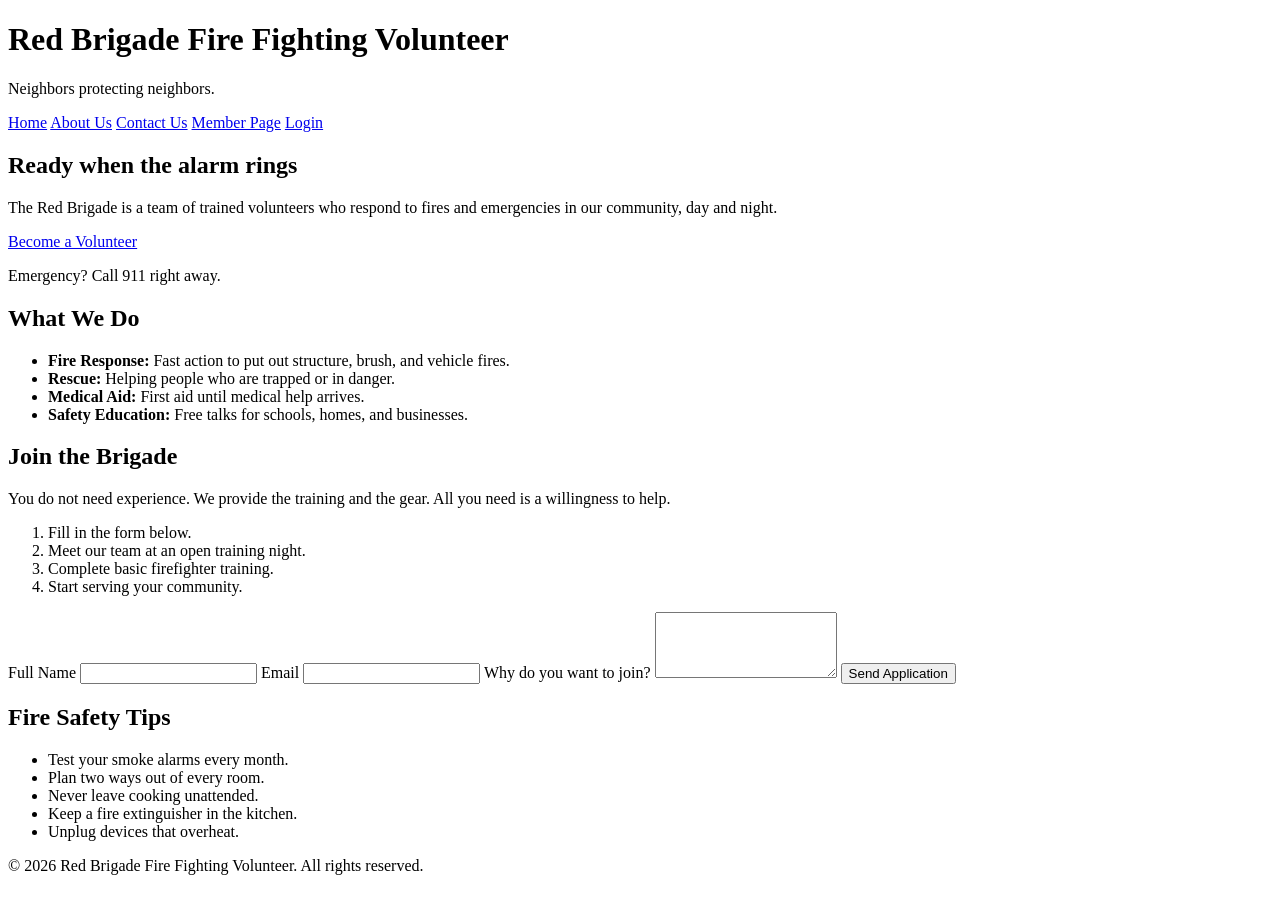
==== index.html @ a977b8b0 "initial commits, feel free to edit it" ====
<!DOCTYPE html>
<html lang="en">
<head>
  <meta charset="UTF-8">
  <meta name="viewport" content="width=device-width, initial-scale=1.0">
  <title>Red Brigade Fire Fighting Volunteer</title>
</head>
<body>

  <header>
    <h1>Red Brigade Fire Fighting Volunteer</h1>
    <p>Neighbors protecting neighbors.</p>
    <nav>
      <a href="index.html">Home</a>
      <a href="about.html">About Us</a>
      <a href="contact.html">Contact Us</a>
      <a href="member.html">Member Page</a>
      <a href="login.html">Login</a>
    </nav>
  </header>

  <main>

    <section id="hero">
      <h2>Ready when the alarm rings</h2>
      <p>The Red Brigade is a team of trained volunteers who respond to fires and emergencies in our community, day and night.</p>
      <a href="#join">Become a Volunteer</a>
      <p>Emergency? Call 911 right away.</p>
    </section>

    <section id="services">
      <h2>What We Do</h2>
      <ul>
        <li><strong>Fire Response:</strong> Fast action to put out structure, brush, and vehicle fires.</li>
        <li><strong>Rescue:</strong> Helping people who are trapped or in danger.</li>
        <li><strong>Medical Aid:</strong> First aid until medical help arrives.</li>
        <li><strong>Safety Education:</strong> Free talks for schools, homes, and businesses.</li>
      </ul>
    </section>

    <section id="join">
      <h2>Join the Brigade</h2>
      <p>You do not need experience. We provide the training and the gear. All you need is a willingness to help.</p>
      <ol>
        <li>Fill in the form below.</li>
        <li>Meet our team at an open training night.</li>
        <li>Complete basic firefighter training.</li>
        <li>Start serving your community.</li>
      </ol>
      <form action="#" method="post">
        <label for="name">Full Name</label>
        <input type="text" id="name" name="name" required>

        <label for="email">Email</label>
        <input type="email" id="email" name="email" required>

        <label for="message">Why do you want to join?</label>
        <textarea id="message" name="message" rows="4"></textarea>

        <button type="submit">Send Application</button>
      </form>
    </section>

    <section id="safety">
      <h2>Fire Safety Tips</h2>
      <ul>
        <li>Test your smoke alarms every month.</li>
        <li>Plan two ways out of every room.</li>
        <li>Never leave cooking unattended.</li>
        <li>Keep a fire extinguisher in the kitchen.</li>
        <li>Unplug devices that overheat.</li>
      </ul>
    </section>

  </main>

  <footer>
    <p>&copy; 2026 Red Brigade Fire Fighting Volunteer. All rights reserved.</p>
  </footer>

</body>
</html>
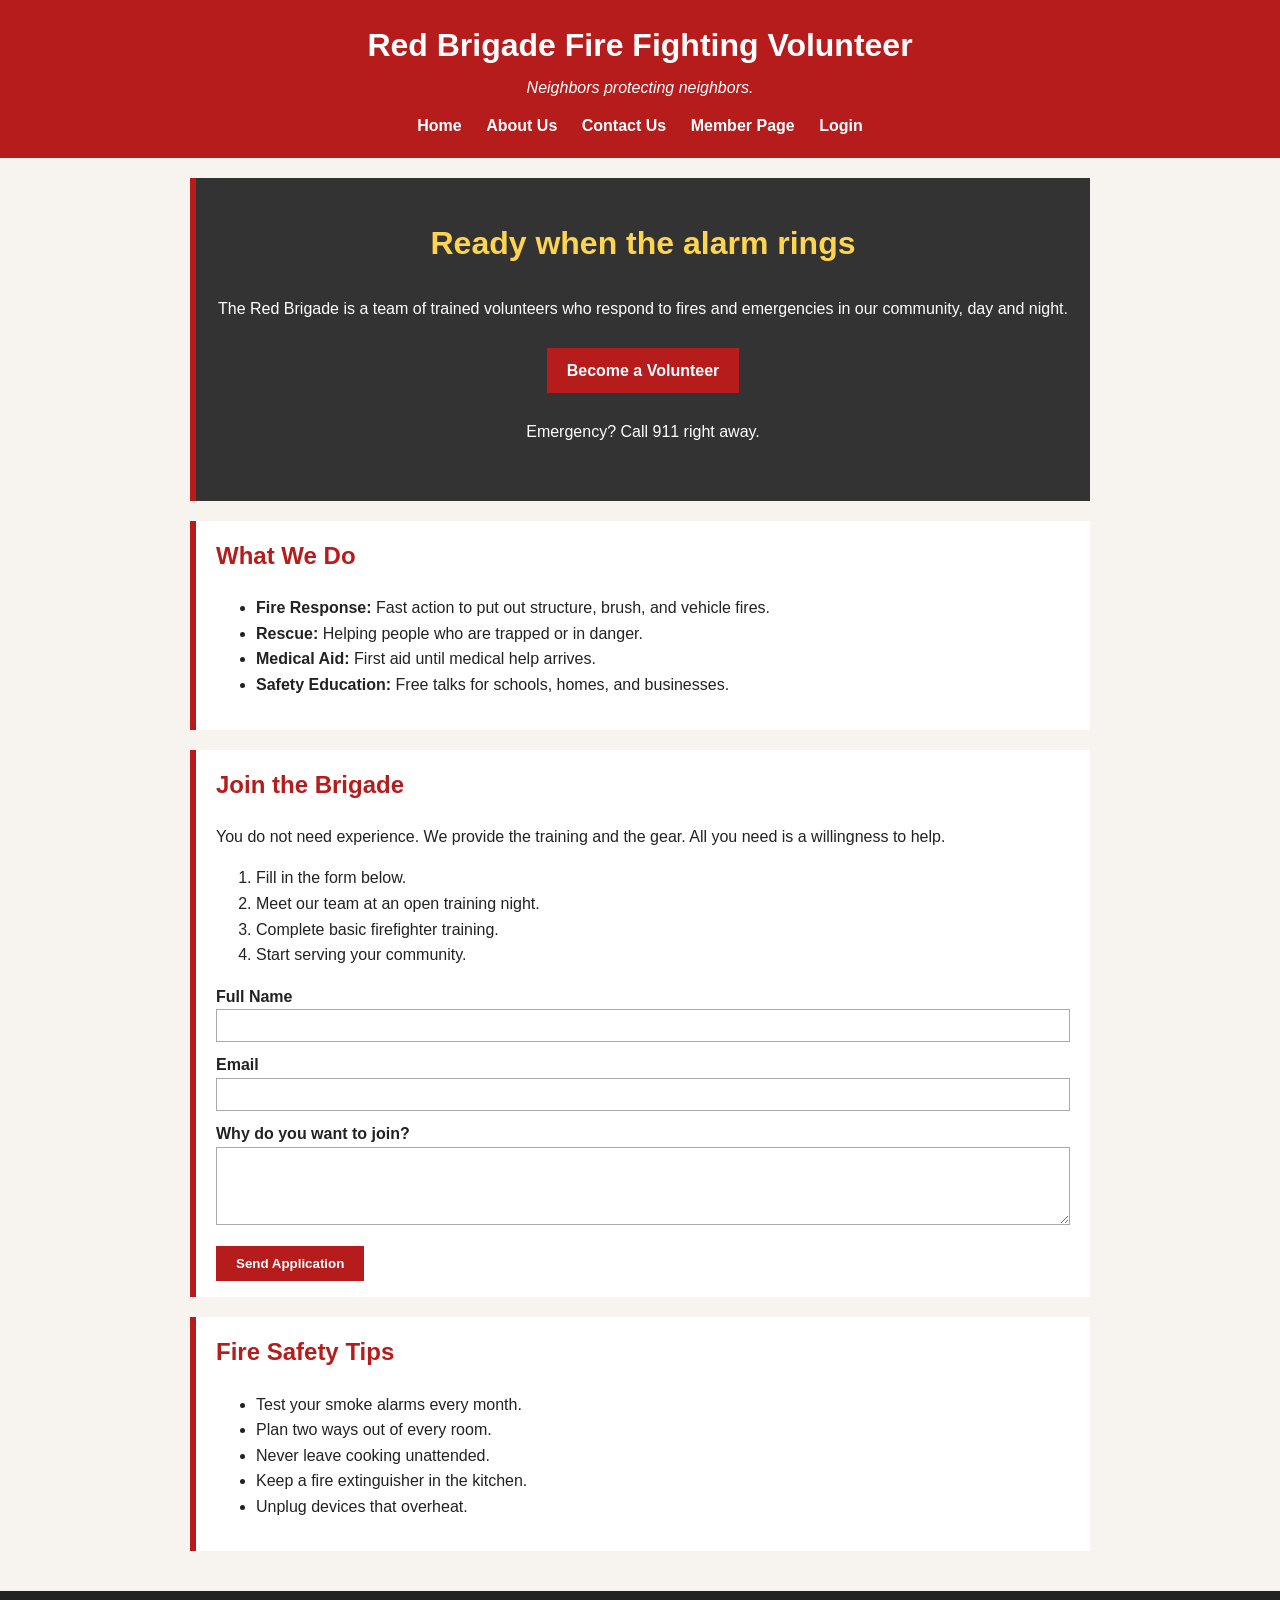
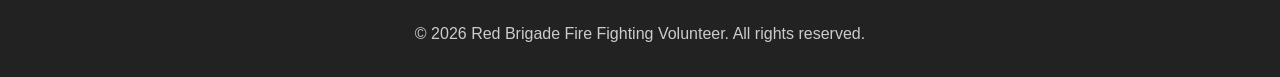
==== commit 2e7f21ee: "index.css added" ====
--- a/index.html
+++ b/index.html
@@ -4,6 +4,7 @@
   <meta charset="UTF-8">
   <meta name="viewport" content="width=device-width, initial-scale=1.0">
   <title>Red Brigade Fire Fighting Volunteer</title>
+  <link rel="stylesheet" href="index.css">
 </head>
 <body>
 
--- a/index.css
+++ b/index.css
@@ -0,0 +1,91 @@
+body {
+  margin: 0;
+  font-family: Arial, sans-serif;
+  line-height: 1.6;
+  color: #222;
+  background: #f7f3ee;
+}
+
+header {
+  background: #b71c1c;
+  color: #fff;
+  text-align: center;
+  padding: 20px;
+}
+
+header h1 { margin: 0; }
+header p { margin: 4px 0 12px; font-style: italic; }
+
+nav a {
+  color: #fff;
+  text-decoration: none;
+  margin: 0 10px;
+  font-weight: bold;
+}
+
+nav a:hover { text-decoration: underline; color: #ffd54f; }
+
+main {
+  max-width: 900px;
+  margin: 0 auto;
+  padding: 20px;
+}
+
+section {
+  background: #fff;
+  border-left: 6px solid #b71c1c;
+  padding: 16px 20px;
+  margin-bottom: 20px;
+}
+
+h2 { color: #b71c1c; margin-top: 0; }
+
+#hero {
+  background: #333;
+  color: #fff;
+  text-align: center;
+  padding: 40px 20px;
+}
+
+#hero h2 { color: #ffd54f; font-size: 2em; }
+
+#hero a {
+  display: inline-block;
+  background: #b71c1c;
+  color: #fff;
+  padding: 10px 20px;
+  margin: 10px 0;
+  text-decoration: none;
+  font-weight: bold;
+}
+
+#hero a:hover { background: #d32f2f; }
+
+form label { display: block; margin-top: 10px; font-weight: bold; }
+
+form input,
+form textarea {
+  width: 100%;
+  box-sizing: border-box;
+  padding: 8px;
+  border: 1px solid #aaa;
+}
+
+form button {
+  margin-top: 14px;
+  padding: 10px 20px;
+  background: #b71c1c;
+  color: #fff;
+  border: none;
+  font-weight: bold;
+  cursor: pointer;
+}
+
+form button:hover { background: #d32f2f; }
+
+footer {
+  background: #222;
+  color: #ccc;
+  text-align: center;
+  padding: 14px;
+}
